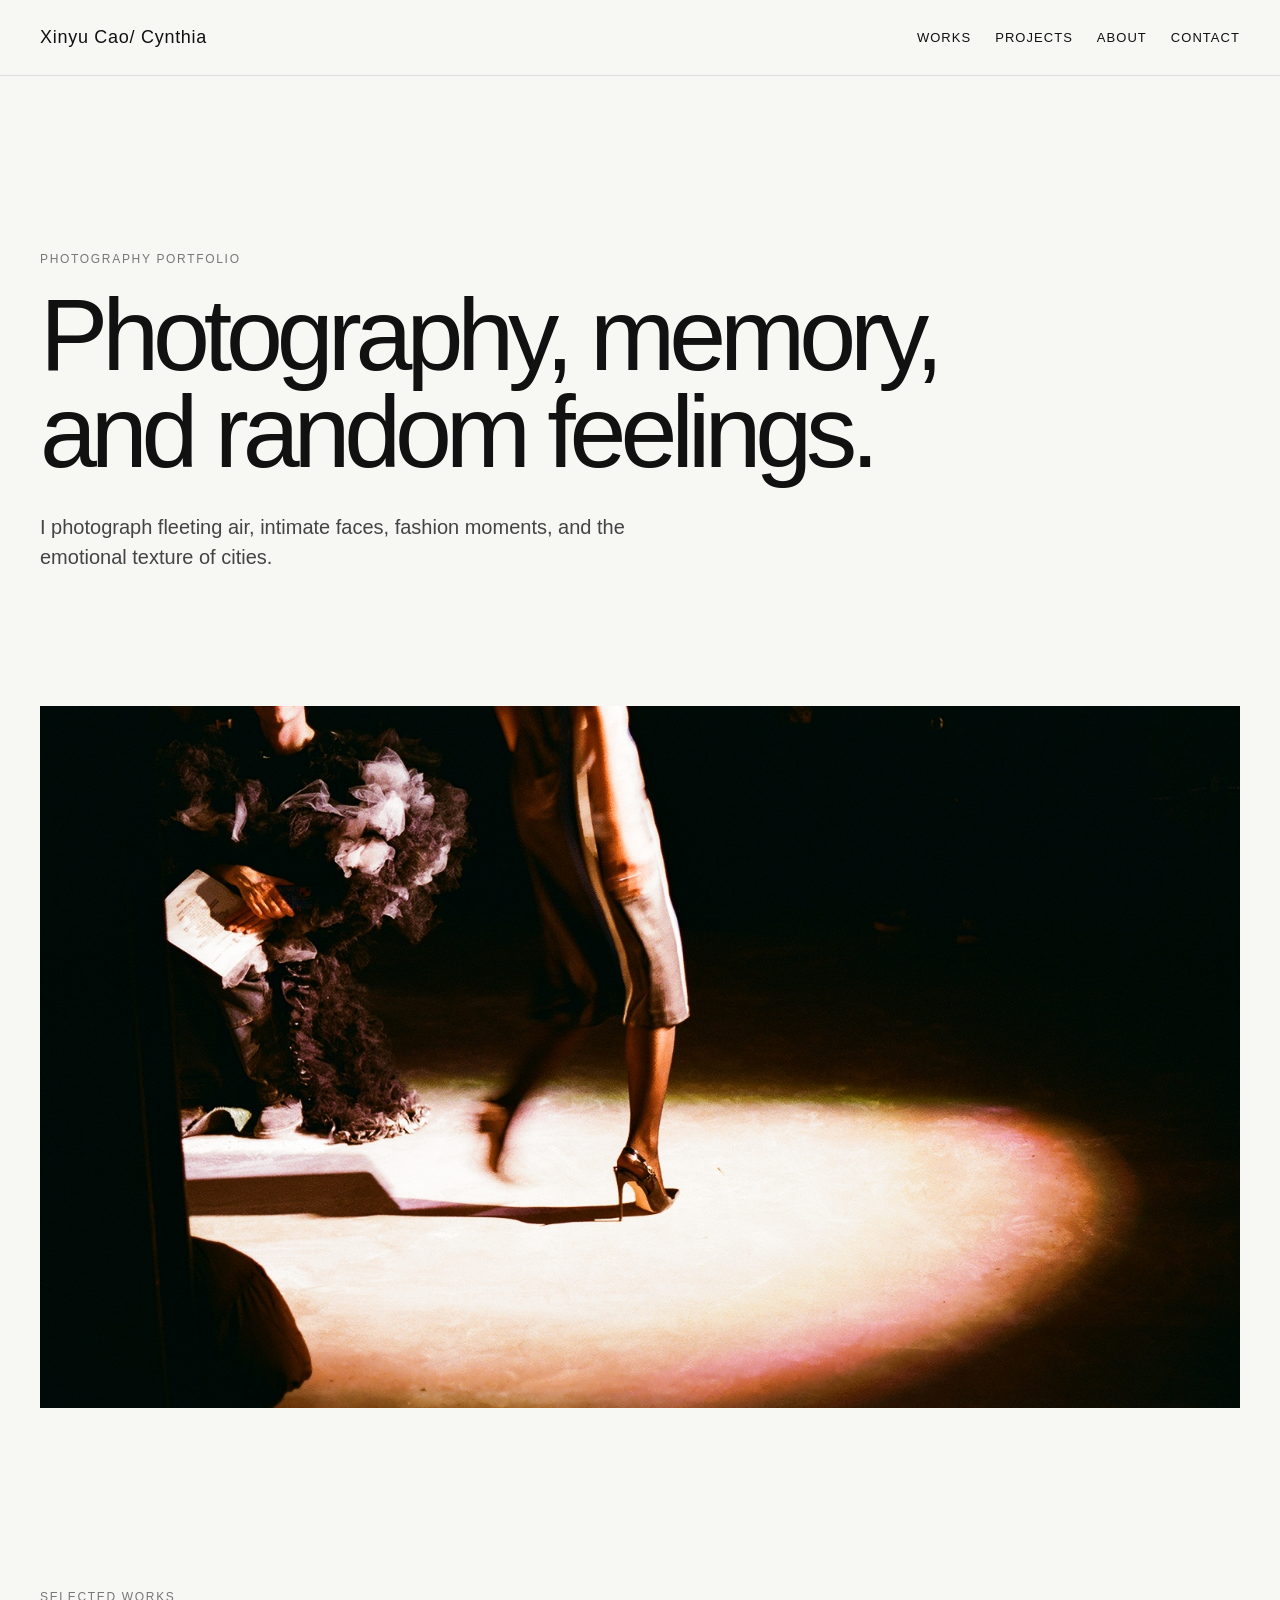
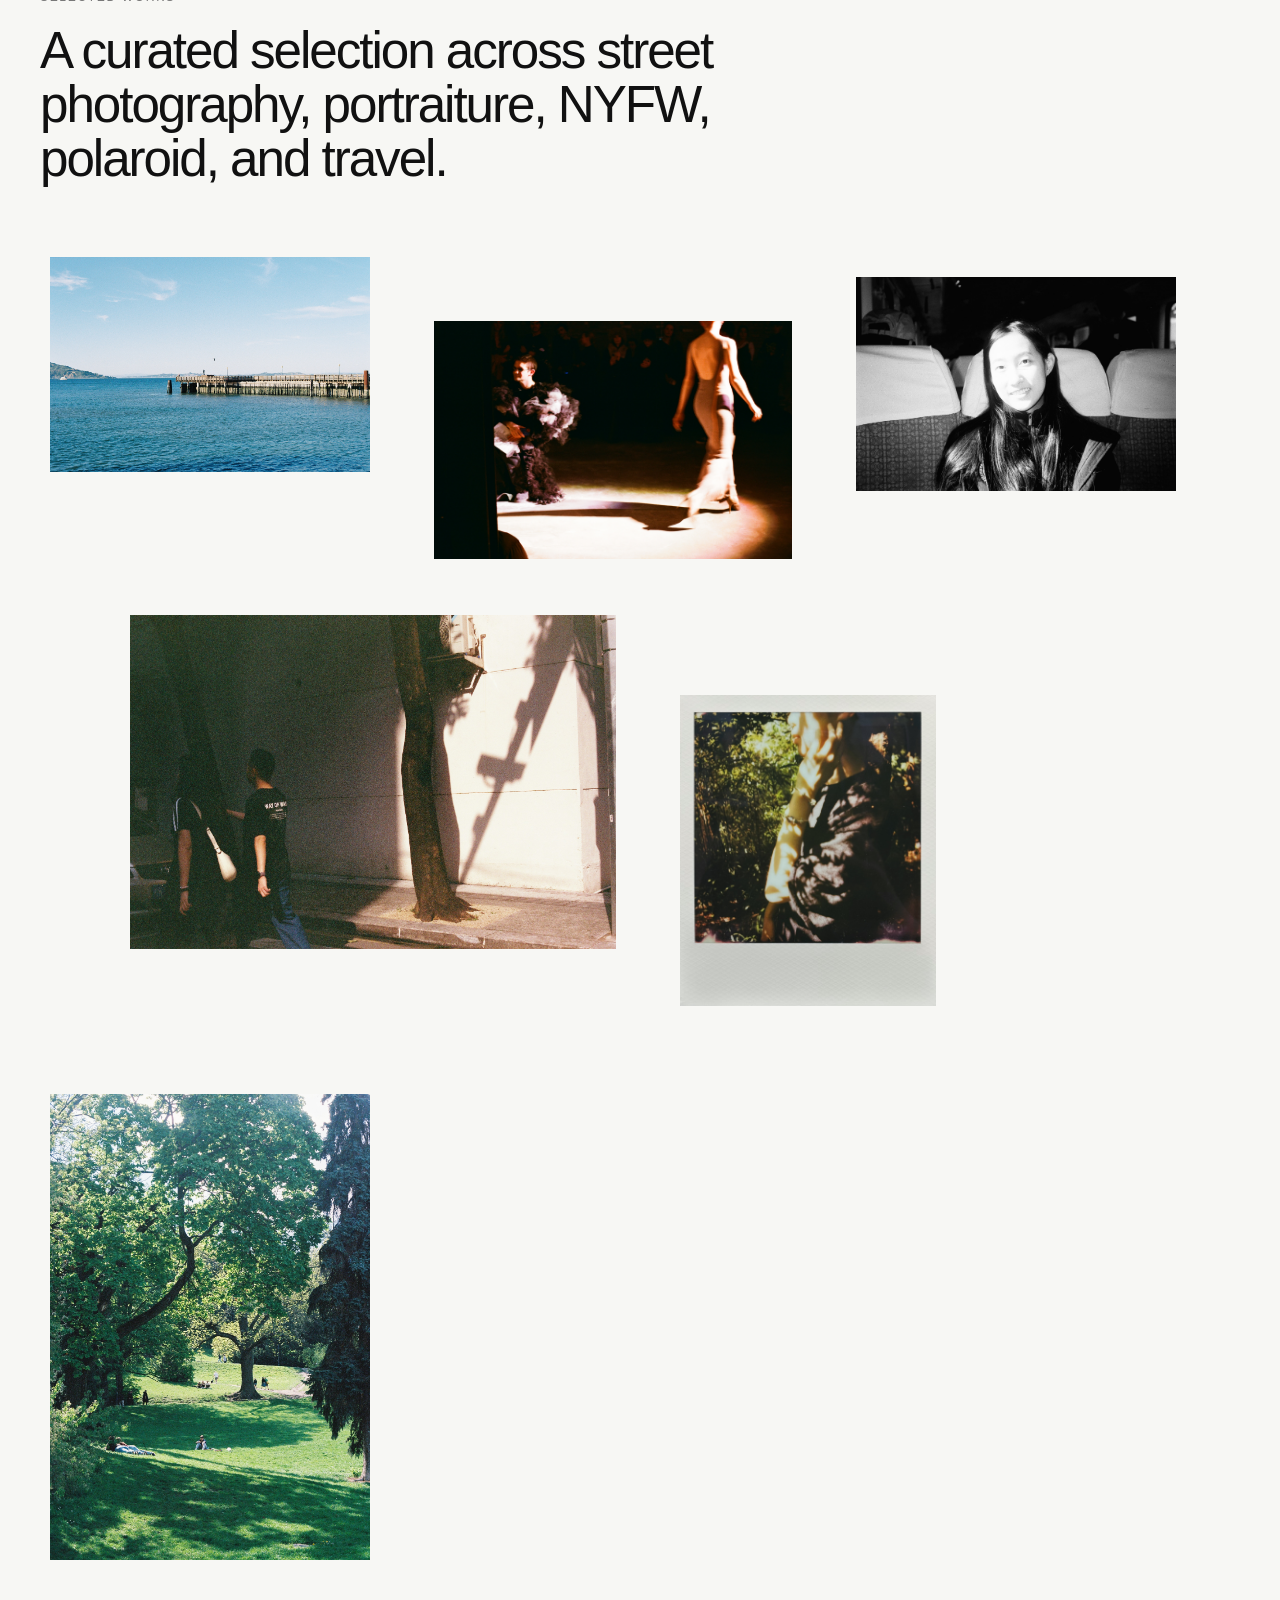
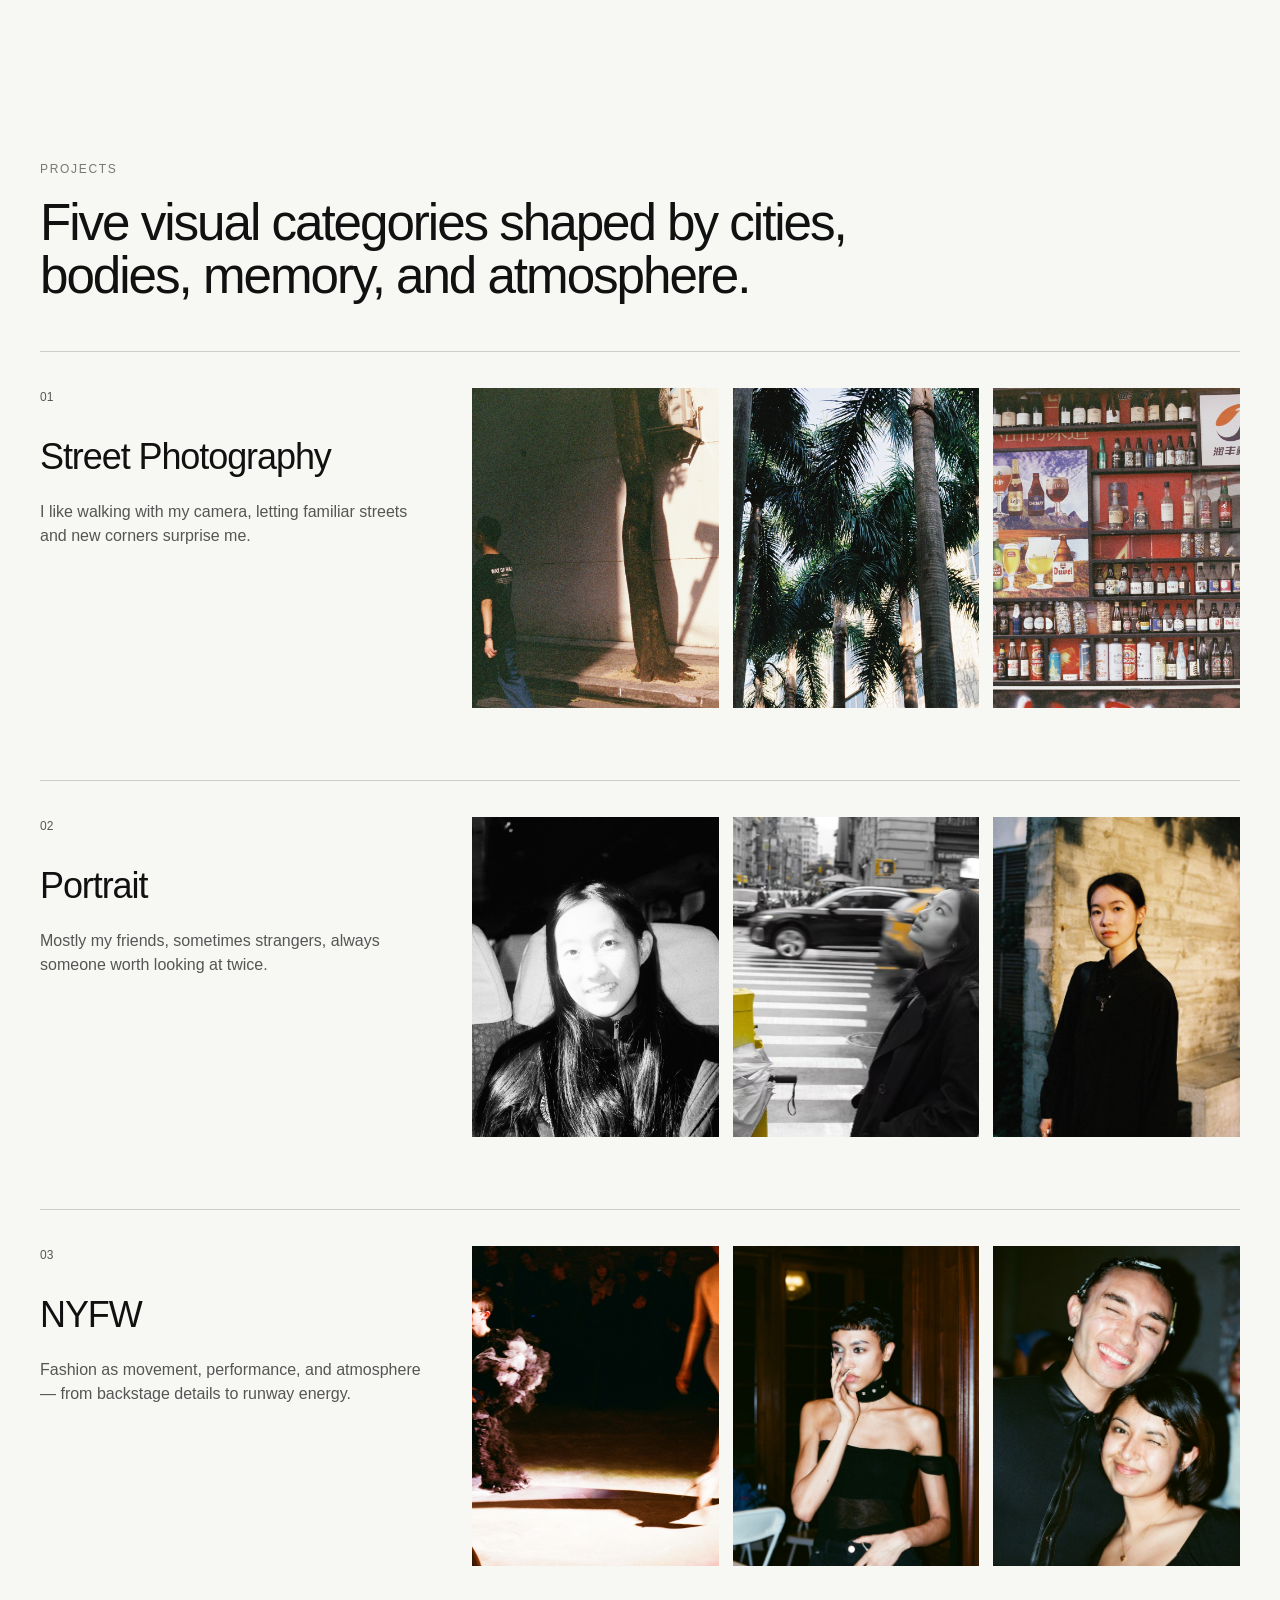
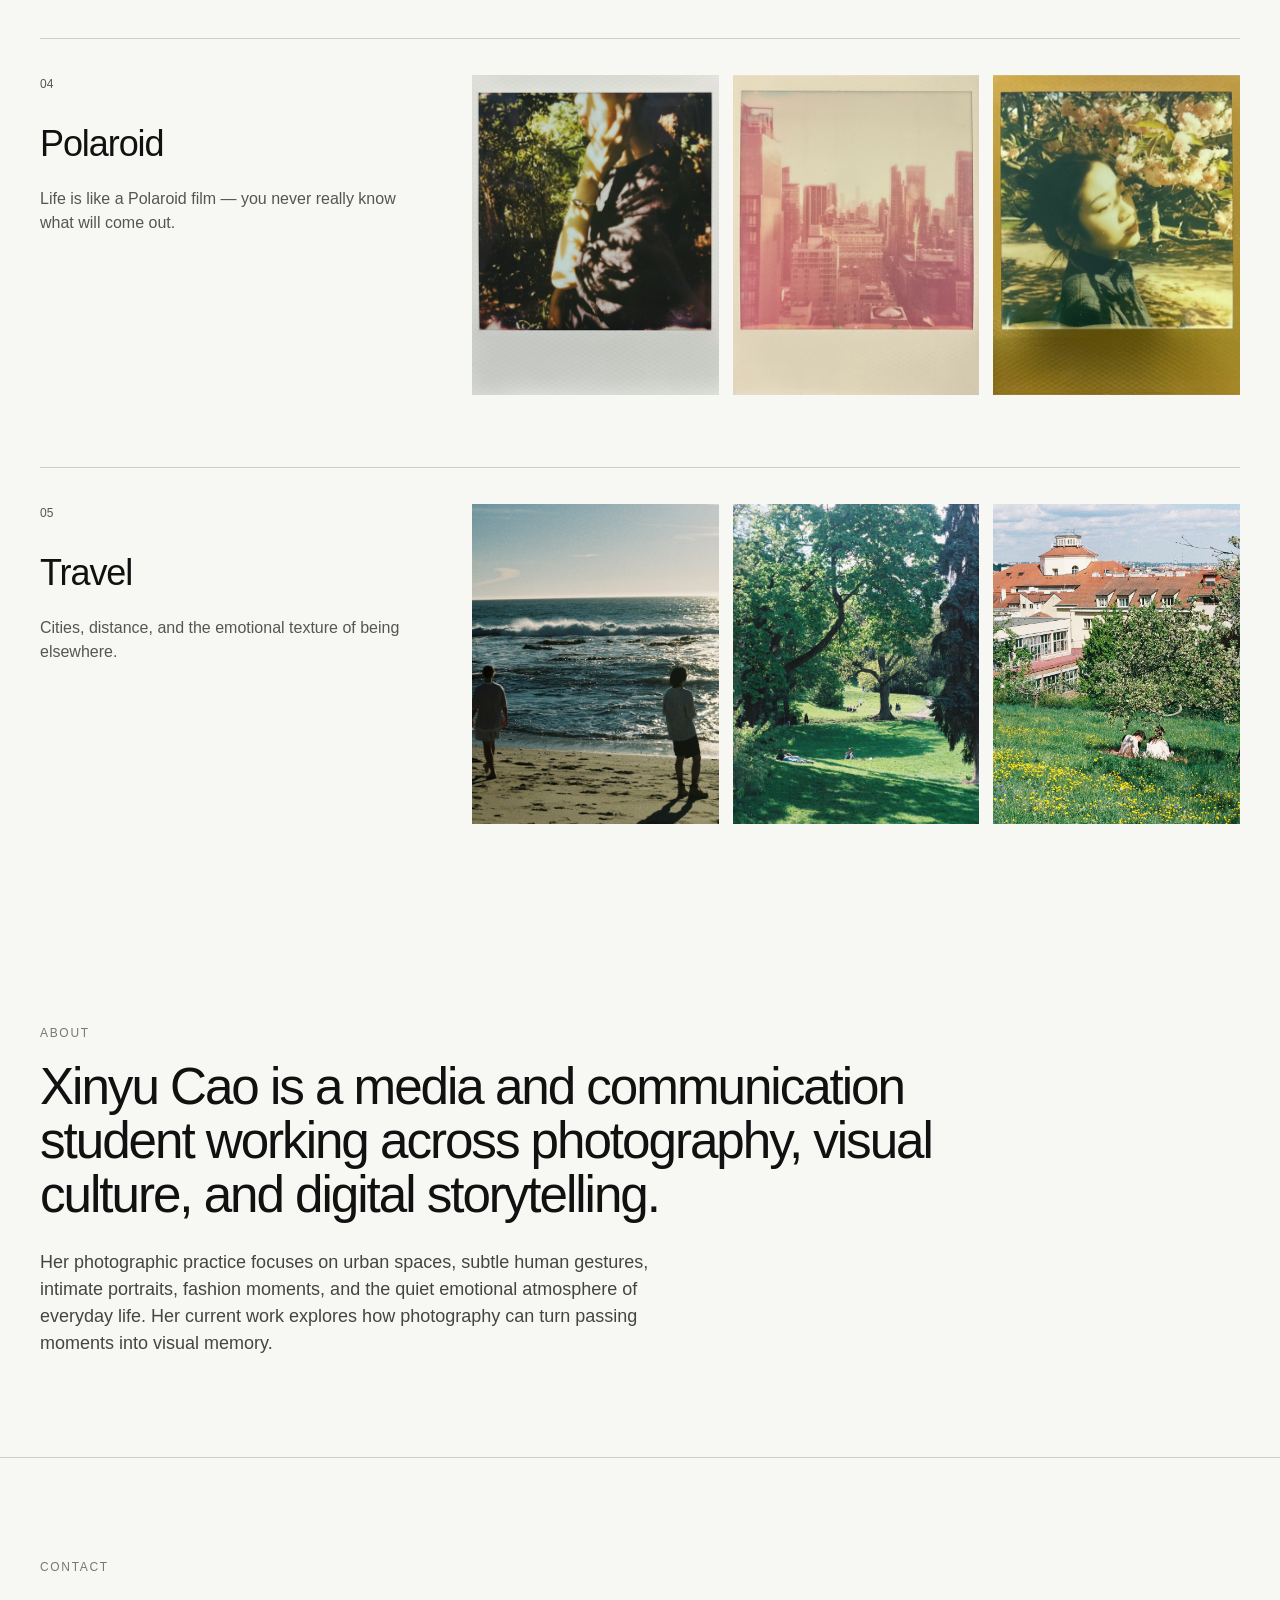
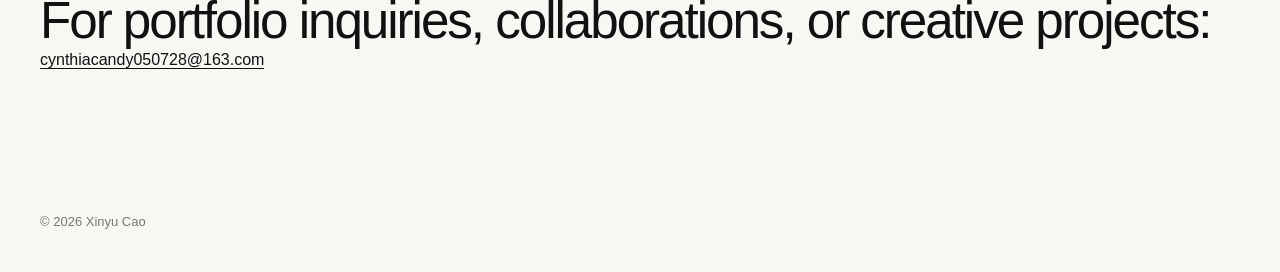
==== index.html @ 2d92589e "yes" ====
<!DOCTYPE html>
<html lang="en">

<head>
    <meta charset="UTF-8" />
    <meta name="viewport" content="width=device-width, initial-scale=1.0" />
    <title>Cynthia's Photography Portfolio</title>
    <link rel="stylesheet" href="style.css" />
</head>

<body>
    <header class="site-header">
        <a href="#" class="logo">Xinyu Cao/ Cynthia</a>

        <nav class="nav-links">
            <a href="#works">Works</a>
            <a href="#projects">Projects</a>
            <a href="#about">About</a>
            <a href="#contact">Contact</a>
        </nav>
    </header>

    <main>
        <!-- HOME -->
        <section class="hero">
            <p class="eyebrow">Photography Portfolio</p>

            <h1>Photography, memory, and random feelings.</h1>

            <p class="hero-text">
                I photograph fleeting air, intimate faces, fashion moments,
                and the emotional texture of cities.
            </p>
        </section>

        <section class="hero-image">
            <img src="images/nyfw/nyfw04.jpg" alt="Selected photography work" />
        </section>

        <!-- SELECTED WORKS -->
        <section id="works" class="section">
            <div class="section-heading">
                <p class="eyebrow">Selected Works</p>

                <h2>
                    A curated selection across street photography, portraiture,
                    NYFW, polaroid, and travel.
                </h2>
            </div>

            <div class="gallery-grid selected-grid">
                <img src="images/travel/travel06.jpg" alt="Selected work 01" />
                <img src="images/nyfw/nyfw01.jpg" alt="Selected work 02" />
                <img src="images/portrait/portrait01.jpg" alt="Selected work 03" />
                <img src="images/street-photography/sp01.jpg" alt="Selected work 04" />
                <img src="images/polaroid/polaroid01.jpg" alt="Selected work 05" />
                <img src="images/travel/travel02.jpg" alt="Selected work 06" />
            </div>
        </section>

        <!-- PROJECTS -->
        <section id="projects" class="section">
            <div class="section-heading">
                <p class="eyebrow">Projects</p>

                <h2>
                    Five visual categories shaped by cities, bodies, memory,
                    and atmosphere.
                </h2>
            </div>

            <div class="project-list">

                <!-- STREET PHOTOGRAPHY -->
                <a href="street.html" class="project-link">
                    <article class="project-block">
                        <div class="project-text">
                            <p class="project-number">01</p>
                            <h3>Street Photography</h3>
                            <p>
                                I like walking with my camera, letting familiar streets and new corners surprise me.
                            </p>
                        </div>

                        <div class="mini-grid">
                            <img src="images/street-photography/sp01.jpg" alt="Street photograph 01" />
                            <img src="images/street-photography/sp02.jpg" alt="Street photograph 02" />
                            <img src="images/street-photography/sp03.jpg" alt="Street photograph 03" />
                        </div>
                    </article>
                </a>

                <!-- PORTRAIT -->
                <a href="portrait.html" class="project-link">
                    <article class="project-block">
                        <div class="project-text">
                            <p class="project-number">02</p>
                            <h3>Portrait</h3>
                            <p>
                                Mostly my friends, sometimes strangers, always someone worth looking at twice.
                            </p>
                        </div>

                        <div class="mini-grid">
                            <img src="images/portrait/portrait01.jpg" alt="Portrait photograph 01" />
                            <img src="images/portrait/portrait02.jpg" alt="Portrait photograph 02" />
                            <img src="images/portrait/portrait03.jpg" alt="Portrait photograph 03" />
                        </div>
                    </article>
                </a>

                <!-- NYFW -->
                <a href="nyfw.html" class="project-link">
                    <article class="project-block">
                        <div class="project-text">
                            <p class="project-number">03</p>
                            <h3>NYFW</h3>
                            <p>
                                Fashion as movement, performance, and atmosphere —
                                from backstage details to runway energy.
                            </p>
                        </div>

                        <div class="mini-grid">
                            <img src="images/nyfw/nyfw01.jpg" alt="NYFW photograph 01" />
                            <img src="images/nyfw/nyfw02.jpg" alt="NYFW photograph 02" />
                            <img src="images/nyfw/nyfw03.jpg" alt="NYFW photograph 03" />
                        </div>
                    </article>
                </a>

                <!-- POLAROID -->
                <a href="polaroid.html" class="project-link">
                    <article class="project-block">
                        <div class="project-text">
                            <p class="project-number">04</p>
                            <h3>Polaroid</h3>
                            <p>
                                Life is like a Polaroid film — you never really know what will come out.
                            </p>
                        </div>

                        <div class="mini-grid">
                            <img src="images/polaroid/polaroid01.jpg" alt="Polaroid photograph 01" />
                            <img src="images/polaroid/polaroid02.jpg" alt="Polaroid photograph 02" />
                            <img src="images/polaroid/polaroid03.jpg" alt="Polaroid photograph 03" />
                        </div>
                    </article>
                </a>

                <!-- TRAVEL -->
                <a href="travel.html" class="project-link">
                    <article class="project-block">
                        <div class="project-text">
                            <p class="project-number">05</p>
                            <h3>Travel</h3>
                            <p>
                                Cities, distance, and the emotional texture of being elsewhere.
                            </p>
                        </div>

                        <div class="mini-grid">
                            <img src="images/travel/travel01.jpg" alt="Travel photograph 01" />
                            <img src="images/travel/travel02.jpg" alt="Travel photograph 02" />
                            <img src="images/travel/travel03.jpg" alt="Travel photograph 03" />
                        </div>
                    </article>
                </a>

            </div>
        </section>

        <!-- ABOUT -->
        <section id="about" class="section about-section">
            <p class="eyebrow">About</p>

            <h2>
                Xinyu Cao is a media and communication student working across
                photography, visual culture, and digital storytelling.
            </h2>

            <p>
                Her photographic practice focuses on urban spaces, subtle human gestures,
                intimate portraits, fashion moments, and the quiet emotional atmosphere
                of everyday life. Her current work explores how photography can turn
                passing moments into visual memory.
            </p>
        </section>

        <!-- CONTACT -->
        <section id="contact" class="section contact-section">
            <p class="eyebrow">Contact</p>

            <h2>For portfolio inquiries, collaborations, or creative projects:</h2>

            <p>
                <a href="mailto:cynthiacandy050728@163.com">
                    cynthiacandy050728@163.com
                </a>
            </p>
        </section>
    </main>

    <footer>
        <p>© 2026 Xinyu Cao</p>
    </footer>

    <script src="script.js"></script>
</body>

</html>
---- style.css ----
* {
    box-sizing: border-box;
    margin: 0;
    padding: 0;
}

html {
    scroll-behavior: smooth;
}

body {
    font-family: Arial, Helvetica, sans-serif;
    background: #f7f7f4;
    color: #111;
    line-height: 1.5;
}

img {
    display: block;
    max-width: 100%;
}

a {
    color: inherit;
    text-decoration: none;
}

/* Header */
.site-header {
    position: sticky;
    top: 0;
    z-index: 100;
    background: rgba(247, 247, 244, 0.92);
    backdrop-filter: blur(12px);
    display: flex;
    justify-content: space-between;
    align-items: center;
    padding: 24px 40px;
    border-bottom: 1px solid #ddd;
}

.logo {
    font-size: 18px;
    letter-spacing: 0.04em;
}

.nav-links {
    display: flex;
    gap: 24px;
    font-size: 13px;
    text-transform: uppercase;
    letter-spacing: 0.08em;
}

.nav-links a:hover {
    opacity: 0.5;
}

/* Hero */
.hero {
    min-height: 70vh;
    padding: 120px 40px 80px;
    display: flex;
    flex-direction: column;
    justify-content: center;
    max-width: 1100px;
}

.eyebrow {
    font-size: 12px;
    text-transform: uppercase;
    letter-spacing: 0.14em;
    color: #777;
    margin-bottom: 18px;
}

h1 {
    font-size: clamp(48px, 8vw, 110px);
    line-height: 0.95;
    font-weight: 400;
    letter-spacing: -0.06em;
    max-width: 950px;
}

.hero-text {
    margin-top: 32px;
    font-size: 20px;
    max-width: 620px;
    color: #444;
}

.hero-image {
    padding: 0 40px 80px;
}

.hero-image img {
    width: 100%;
    height: 78vh;
    object-fit: cover;
}

/* General sections */
.section {
    padding: 100px 40px;
}

.section-heading {
    max-width: 850px;
    margin-bottom: 48px;
}

h2 {
    font-size: clamp(30px, 4vw, 56px);
    line-height: 1.05;
    font-weight: 400;
    letter-spacing: -0.04em;
}

h3 {
    font-size: 36px;
    font-weight: 400;
    letter-spacing: -0.03em;
    margin-bottom: 16px;
}

/* Selected Works */
.gallery-grid {
    display: grid;
}

/* 
   Selected Works layout:
   - designed but not too rigid
   - keeps image proportions
   - avoids tiny thumbnails
   - avoids full-screen masonry
*/
.selected-grid {
    max-width: 1180px;
    margin: 64px auto 0;
    display: grid;
    grid-template-columns: repeat(12, 1fr);
    column-gap: 32px;
    row-gap: 64px;
    align-items: center;
}

.selected-grid img {
    width: 100%;
    height: auto;
    object-fit: contain;
    display: block;
    transition: opacity 0.3s ease, transform 0.3s ease;
}

.selected-grid img:hover {
    opacity: 0.82;
    transform: translateY(-4px);
}

/* Row 1 */
.selected-grid img:nth-child(1) {
    grid-column: 1 / span 4;
}

.selected-grid img:nth-child(2) {
    grid-column: 5 / span 4;
    margin-top: 56px;
}

.selected-grid img:nth-child(3) {
    grid-column: 9 / span 4;
}

/* Row 2 */
.selected-grid img:nth-child(4) {
    grid-column: 2 / span 5;
}

.selected-grid img:nth-child(5) {
    grid-column: 7 / span 3;
    margin-top: 72px;
}

.selected-grid img:nth-child(6) {
    grid-column: 10 / span 3;
    margin-top: 24px;
}

/* Projects */
.project-list {
    display: flex;
    flex-direction: column;
    gap: 72px;
}

.project-block {
    display: grid;
    grid-template-columns: 0.8fr 1.6fr;
    gap: 48px;
    border-top: 1px solid #ccc;
    padding-top: 36px;
}

.project-number {
    font-size: 12px;
    color: #777;
    margin-bottom: 24px;
}

.project-text p {
    color: #555;
    max-width: 420px;
}

.mini-grid {
    display: grid;
    grid-template-columns: repeat(3, 1fr);
    gap: 14px;
}

.mini-grid img {
    width: 100%;
    height: 320px;
    object-fit: cover;
}

/* About */
.about-section {
    max-width: 1000px;
}

.about-section p:last-child {
    margin-top: 28px;
    max-width: 650px;
    font-size: 18px;
    color: #444;
}

/* Contact */
.contact-section {
    border-top: 1px solid #ccc;
}

.contact-section a {
    border-bottom: 1px solid #111;
}

/* Footer */
footer {
    padding: 40px;
    color: #777;
    font-size: 13px;
}

/* Mobile version */
@media (max-width: 800px) {
    .site-header {
        padding: 20px;
        flex-direction: column;
        align-items: flex-start;
        gap: 16px;
    }

    .nav-links {
        gap: 16px;
        flex-wrap: wrap;
    }

    .hero,
    .section,
    .hero-image {
        padding-left: 20px;
        padding-right: 20px;
    }

    .hero {
        padding-top: 90px;
    }

    h1 {
        font-size: clamp(44px, 14vw, 72px);
    }

    h2 {
        font-size: clamp(30px, 9vw, 48px);
    }

    .hero-image img {
        height: 60vh;
    }

    .project-block,
    .mini-grid {
        grid-template-columns: 1fr;
    }

    .selected-grid {
        display: flex;
        flex-direction: column;
        gap: 28px;
        max-width: 100%;
        margin-top: 36px;
    }

    .selected-grid img,
    .selected-grid img:nth-child(1),
    .selected-grid img:nth-child(2),
    .selected-grid img:nth-child(3),
    .selected-grid img:nth-child(4),
    .selected-grid img:nth-child(5),
    .selected-grid img:nth-child(6) {
        width: 100%;
        margin-top: 0;
        height: auto;
    }

    .mini-grid img {
        height: auto;
    }
}

/* FINAL OVERRIDE: Selected Works layout */
#works .selected-grid {
    max-width: 1180px !important;
    margin: 72px auto 0 !important;
    display: flex !important;
    flex-wrap: wrap !important;
    align-items: flex-start !important;
    justify-content: flex-start !important;
    gap: 56px 64px !important;
}

#works .selected-grid img {
    height: auto !important;
    object-fit: contain !important;
    display: block !important;
    margin: 0 !important;
}

/* Row 1 */
#works .selected-grid img:nth-child(1) {
    width: clamp(260px, 25vw, 360px) !important;
}

#works .selected-grid img:nth-child(2) {
    width: clamp(280px, 28vw, 420px) !important;
    margin-top: 64px !important;
}

#works .selected-grid img:nth-child(3) {
    width: clamp(260px, 25vw, 360px) !important;
    margin-top: 20px !important;
}

/* Row 2 */
#works .selected-grid img:nth-child(4) {
    width: clamp(360px, 38vw, 540px) !important;
    margin-left: 80px !important;
}

#works .selected-grid img:nth-child(5) {
    width: clamp(220px, 20vw, 300px) !important;
    margin-top: 80px !important;
}

#works .selected-grid img:nth-child(6) {
    width: clamp(260px, 25vw, 360px) !important;
    margin-top: 32px !important;
}

/* Mobile override */
@media (max-width: 800px) {
    #works .selected-grid {
        display: flex !important;
        flex-direction: column !important;
        gap: 28px !important;
        margin-top: 36px !important;
        max-width: 100% !important;
    }

    #works .selected-grid img,
    #works .selected-grid img:nth-child(1),
    #works .selected-grid img:nth-child(2),
    #works .selected-grid img:nth-child(3),
    #works .selected-grid img:nth-child(4),
    #works .selected-grid img:nth-child(5),
    #works .selected-grid img:nth-child(6) {
        width: 100% !important;
        margin: 0 !important;
        height: auto !important;
    }
}

/* Clickable project blocks */
.project-link {
    display: block;
    color: inherit;
    text-decoration: none;
}

.project-link .project-block {
    transition: opacity 0.3s ease, transform 0.3s ease;
}

.project-link:hover .project-block {
    opacity: 0.78;
    transform: translateY(-4px);
}

/* Project detail pages */
.project-page {
    padding: 120px 40px 80px;
}

.project-page-header {
    max-width: 920px;
    margin-bottom: 80px;
}

.back-link {
    display: inline-block;
    margin-bottom: 48px;
    font-size: 13px;
    text-transform: uppercase;
    letter-spacing: 0.08em;
    color: #666;
}

.back-link:hover {
    color: #111;
}

.project-page-title {
    font-size: clamp(56px, 8vw, 120px);
    line-height: 0.9;
    font-weight: 400;
    letter-spacing: -0.06em;
    margin-bottom: 32px;
}

.project-page-description {
    max-width: 620px;
    font-size: 19px;
    color: #444;
}

/* Full project gallery */
.full-gallery {
    max-width: 1280px;
    margin: 0 auto;
    display: grid;
    grid-template-columns: repeat(12, 1fr);
    gap: 36px;
    align-items: start;
}

.full-gallery img {
    width: 100%;
    height: auto;
    object-fit: contain;
    display: block;
}

/* Editorial rhythm for project pages */
.full-gallery img:nth-child(1) {
    grid-column: span 5;
}

.full-gallery img:nth-child(2) {
    grid-column: span 3;
    margin-top: 80px;
}

.full-gallery img:nth-child(3) {
    grid-column: span 4;
}

.full-gallery img:nth-child(4) {
    grid-column: span 4;
}

.full-gallery img:nth-child(5) {
    grid-column: span 5;
    margin-top: 64px;
}

.full-gallery img:nth-child(6) {
    grid-column: span 3;
}

.full-gallery img:nth-child(7) {
    grid-column: span 6;
}

.full-gallery img:nth-child(8) {
    grid-column: span 3;
    margin-top: 72px;
}

.full-gallery img:nth-child(9) {
    grid-column: span 3;
}

.full-gallery img:nth-child(10) {
    grid-column: span 4;
}

.full-gallery img:nth-child(11) {
    grid-column: span 4;
    margin-top: 60px;
}

.full-gallery img:nth-child(12) {
    grid-column: span 4;
}

/* Mobile project pages */
@media (max-width: 800px) {
    .project-page {
        padding: 90px 20px 60px;
    }

    .project-page-header {
        margin-bottom: 56px;
    }

    .full-gallery {
        display: flex;
        flex-direction: column;
        gap: 28px;
        max-width: 100%;
    }

    .full-gallery img,
    .full-gallery img:nth-child(1),
    .full-gallery img:nth-child(2),
    .full-gallery img:nth-child(3),
    .full-gallery img:nth-child(4),
    .full-gallery img:nth-child(5),
    .full-gallery img:nth-child(6),
    .full-gallery img:nth-child(7),
    .full-gallery img:nth-child(8),
    .full-gallery img:nth-child(9),
    .full-gallery img:nth-child(10),
    .full-gallery img:nth-child(11),
    .full-gallery img:nth-child(12) {
        width: 100%;
        grid-column: auto;
        margin-top: 0;
    }
}

/* Extra images after 12: keep editorial rhythm */
.full-gallery img:nth-child(13) {
    grid-column: span 5;
    margin-top: 40px;
}

.full-gallery img:nth-child(14) {
    grid-column: span 3;
    margin-top: 100px;
}

.full-gallery img:nth-child(15) {
    grid-column: span 4;
    margin-top: 0;
}

.full-gallery img:nth-child(16) {
    grid-column: span 4;
    margin-top: 80px;
}

.full-gallery img:nth-child(17) {
    grid-column: span 5;
    margin-top: 20px;
}

.full-gallery img:nth-child(18) {
    grid-column: span 3;
    margin-top: 120px;
}

/* If you add even more images later, repeat a designed pattern */
.full-gallery img:nth-child(n+19) {
    grid-column: span 4;
    margin-top: 40px;
}

.full-gallery img:nth-child(3n + 19) {
    grid-column: span 5;
    margin-top: 0;
}

.full-gallery img:nth-child(3n + 20) {
    grid-column: span 3;
    margin-top: 90px;
}

.full-gallery img:nth-child(3n + 21) {
    grid-column: span 4;
    margin-top: 30px;
}

/* FINAL MOBILE CLEANUP */
@media (max-width: 800px) {
    body {
        overflow-x: hidden;
    }

    .site-header {
        position: sticky;
        top: 0;
        padding: 18px 20px;
        flex-direction: column;
        align-items: flex-start;
        gap: 14px;
    }

    .logo {
        font-size: 16px;
    }

    .nav-links {
        display: flex;
        flex-wrap: wrap;
        gap: 12px 18px;
        font-size: 11px;
        letter-spacing: 0.1em;
    }

    .hero {
        min-height: auto;
        padding: 88px 20px 56px;
    }

    h1 {
        font-size: clamp(42px, 14vw, 68px);
        line-height: 0.95;
        letter-spacing: -0.06em;
    }

    h2 {
        font-size: clamp(30px, 9vw, 46px);
        line-height: 1.05;
    }

    h3 {
        font-size: 32px;
    }

    .hero-text {
        font-size: 17px;
        margin-top: 24px;
    }

    .hero-image {
        padding: 0 20px 56px;
    }

    .hero-image img {
        height: auto;
        max-height: none;
        object-fit: contain;
    }

    .section {
        padding: 72px 20px;
    }

    .section-heading {
        margin-bottom: 36px;
    }

    /* Selected works mobile */
    #works .selected-grid {
        display: flex !important;
        flex-direction: column !important;
        gap: 28px !important;
        max-width: 100% !important;
        margin-top: 40px !important;
    }

    #works .selected-grid img,
    #works .selected-grid img:nth-child(1),
    #works .selected-grid img:nth-child(2),
    #works .selected-grid img:nth-child(3),
    #works .selected-grid img:nth-child(4),
    #works .selected-grid img:nth-child(5),
    #works .selected-grid img:nth-child(6) {
        width: 100% !important;
        height: auto !important;
        margin: 0 !important;
        object-fit: contain !important;
    }

    /* Project blocks on homepage */
    .project-block {
        display: grid;
        grid-template-columns: 1fr;
        gap: 28px;
        padding-top: 28px;
    }

    .mini-grid {
        display: grid;
        grid-template-columns: 1fr;
        gap: 18px;
    }

    .mini-grid img {
        height: auto;
        object-fit: contain;
    }

    /* Project detail pages */
    .project-page {
        padding: 88px 20px 60px;
    }

    .project-page-header {
        margin-bottom: 52px;
    }

    .back-link {
        margin-bottom: 36px;
        font-size: 11px;
    }

    .project-page-title {
        font-size: clamp(48px, 16vw, 76px);
        line-height: 0.92;
    }

    .project-page-description {
        font-size: 17px;
    }

    .full-gallery {
        display: flex !important;
        flex-direction: column !important;
        gap: 28px !important;
        max-width: 100% !important;
        margin: 0 !important;
    }

    .full-gallery img,
    .full-gallery img:nth-child(1),
    .full-gallery img:nth-child(2),
    .full-gallery img:nth-child(3),
    .full-gallery img:nth-child(4),
    .full-gallery img:nth-child(5),
    .full-gallery img:nth-child(6),
    .full-gallery img:nth-child(7),
    .full-gallery img:nth-child(8),
    .full-gallery img:nth-child(9),
    .full-gallery img:nth-child(10),
    .full-gallery img:nth-child(11),
    .full-gallery img:nth-child(12),
    .full-gallery img:nth-child(13),
    .full-gallery img:nth-child(14),
    .full-gallery img:nth-child(15),
    .full-gallery img:nth-child(16),
    .full-gallery img:nth-child(17),
    .full-gallery img:nth-child(18),
    .full-gallery img:nth-child(n+19) {
        width: 100% !important;
        height: auto !important;
        grid-column: auto !important;
        margin: 0 !important;
        object-fit: contain !important;
    }

    footer {
        padding: 32px 20px;
    }
}
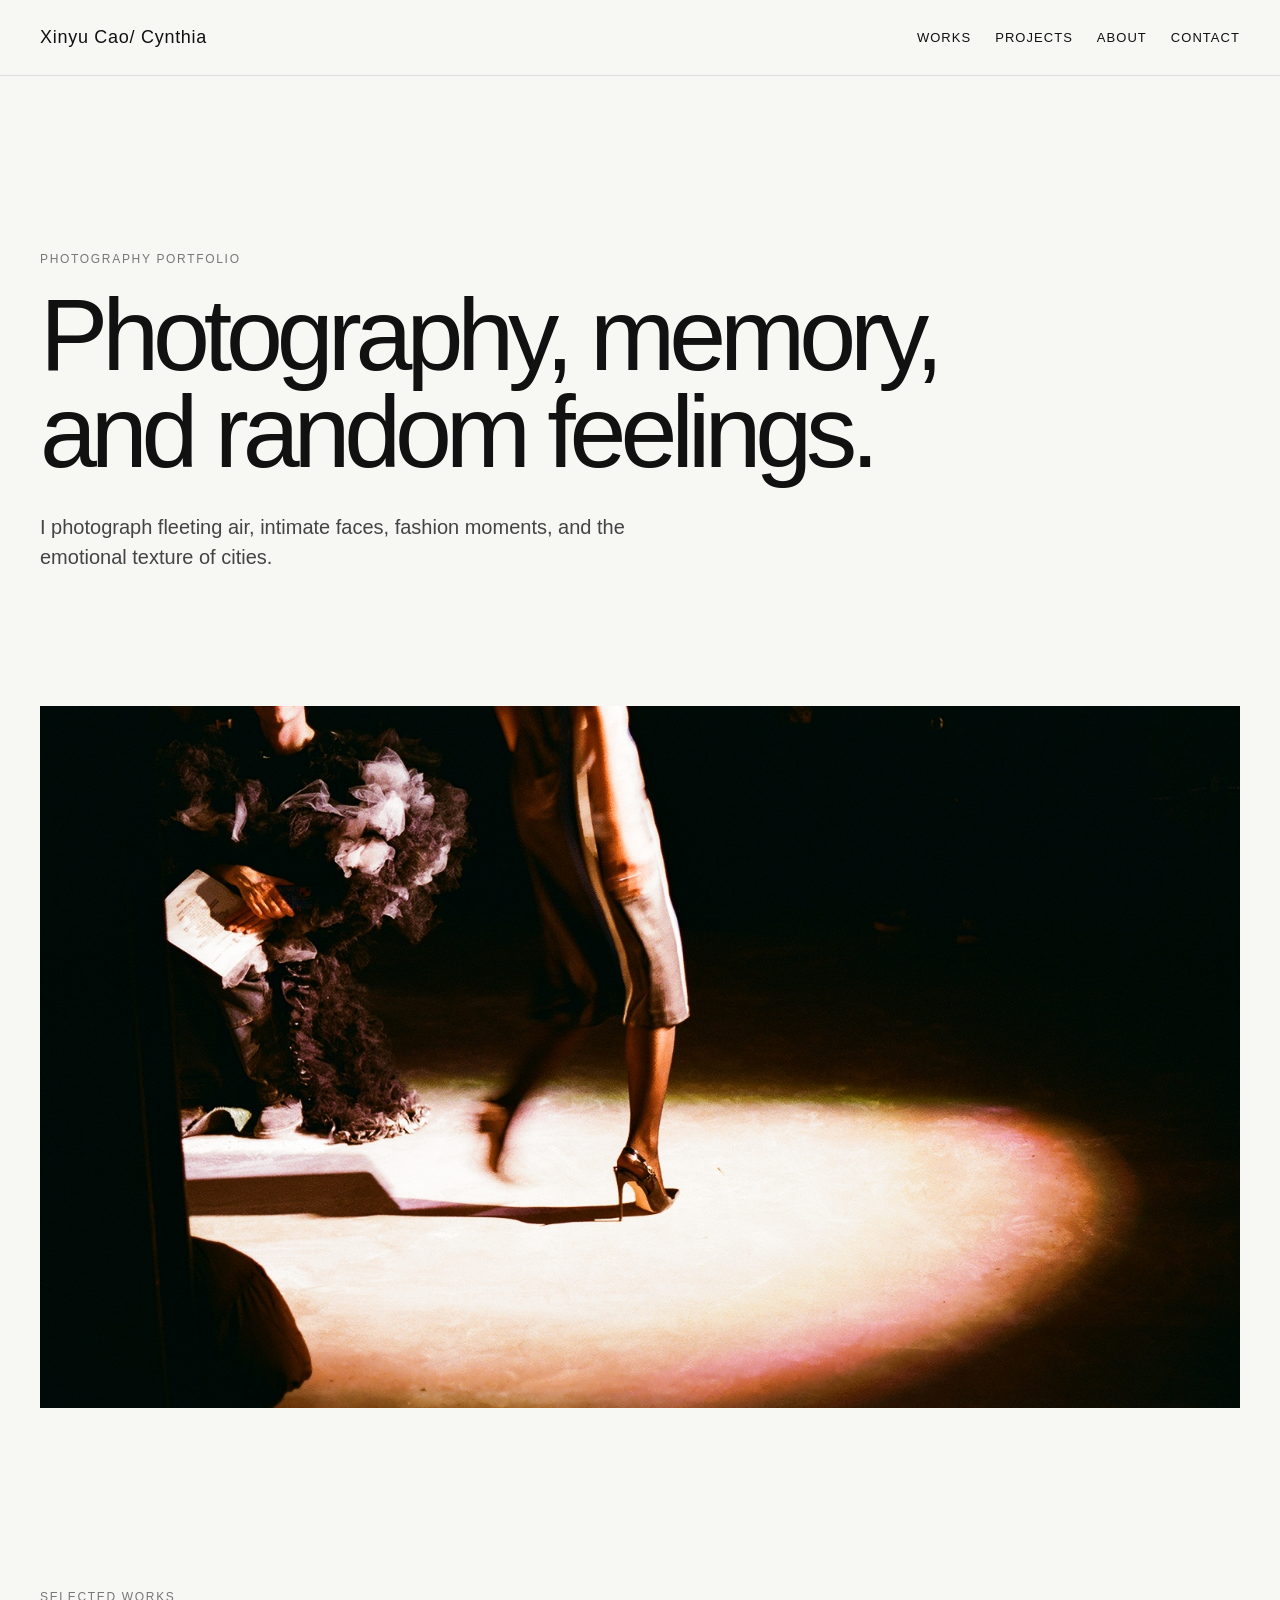
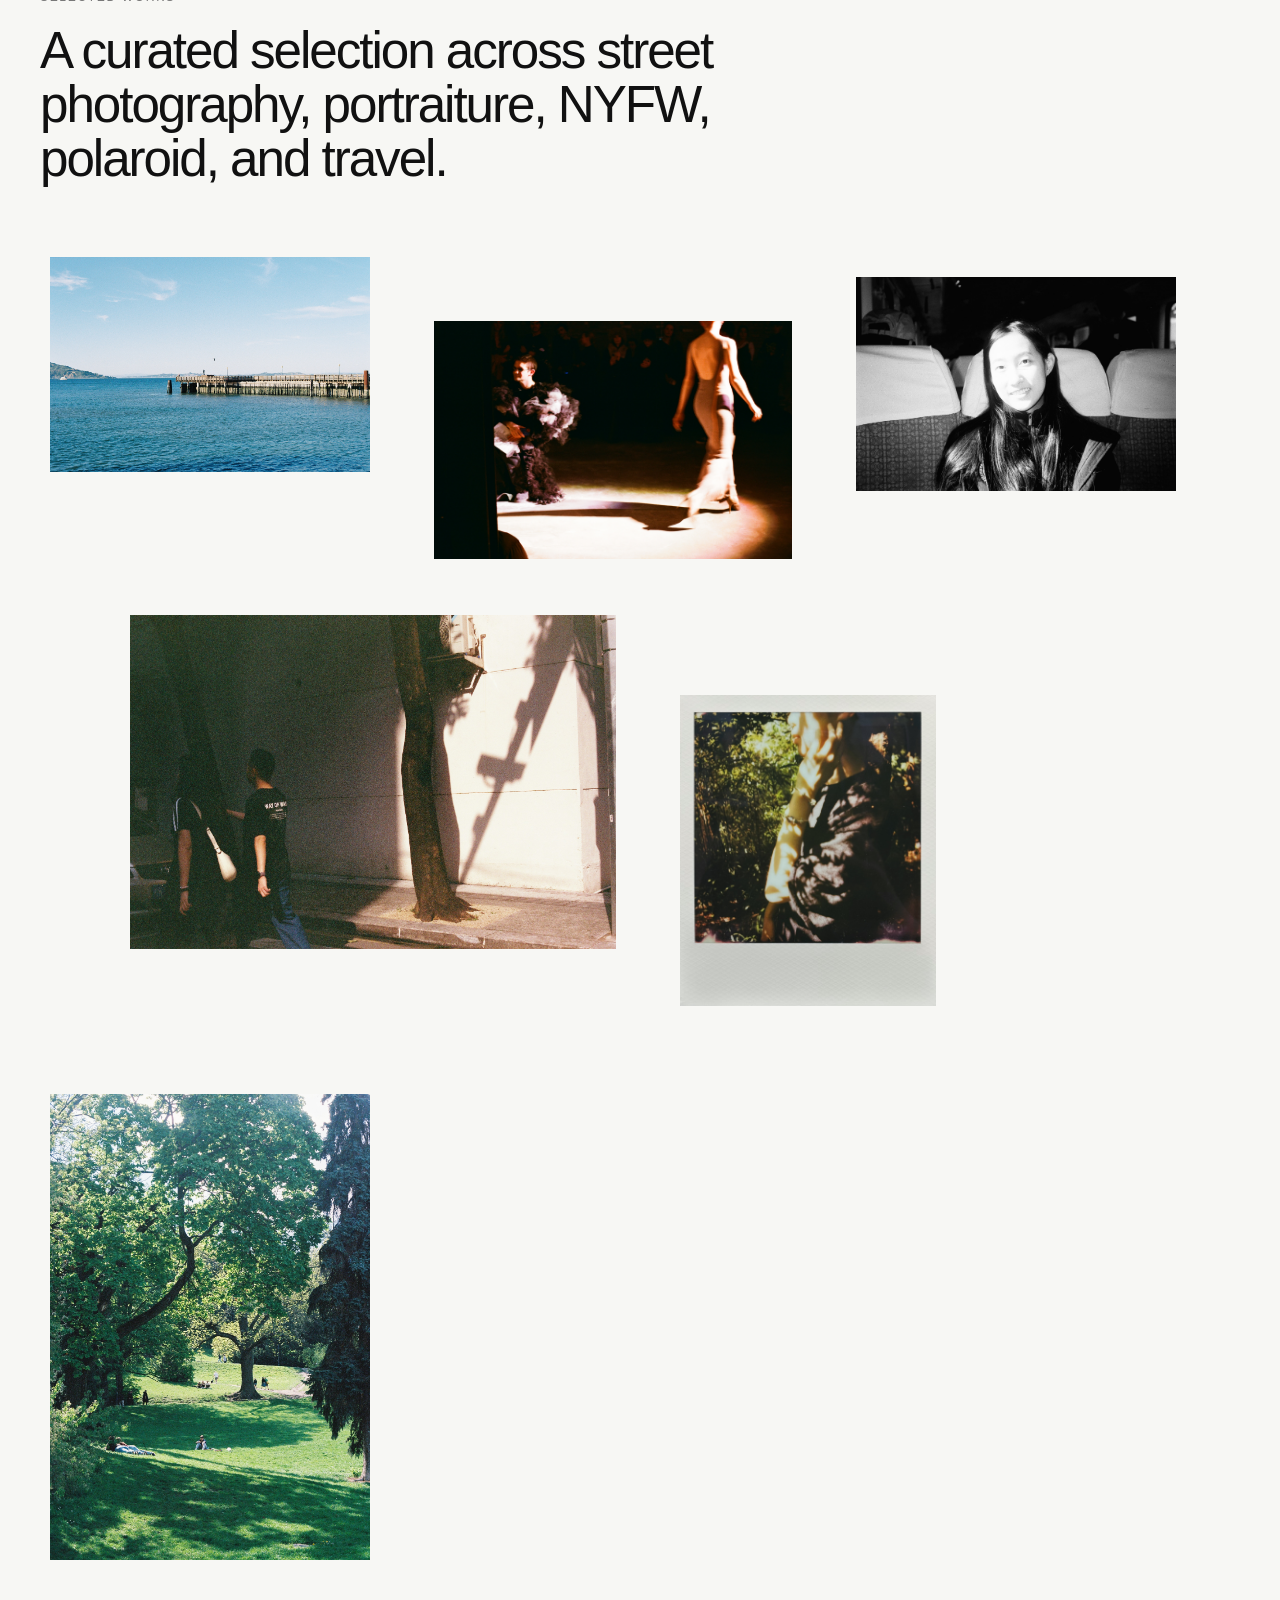
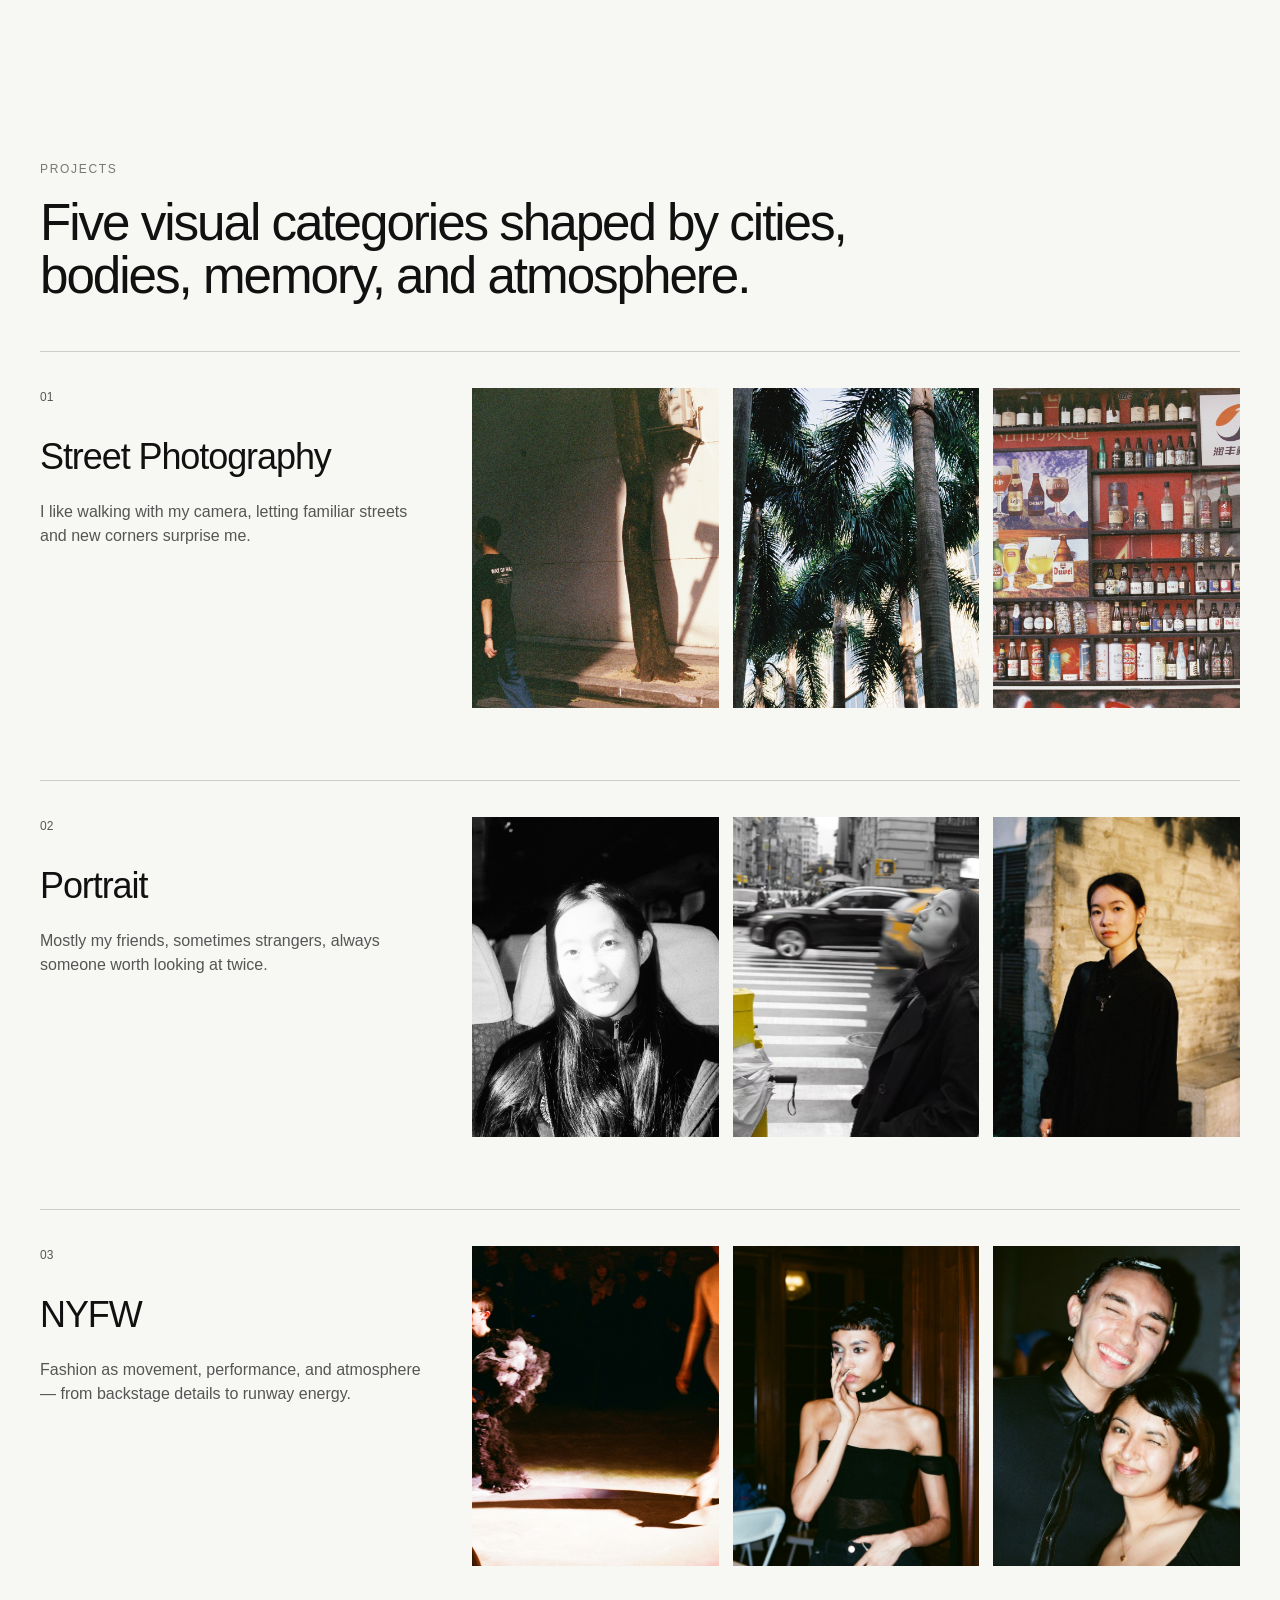
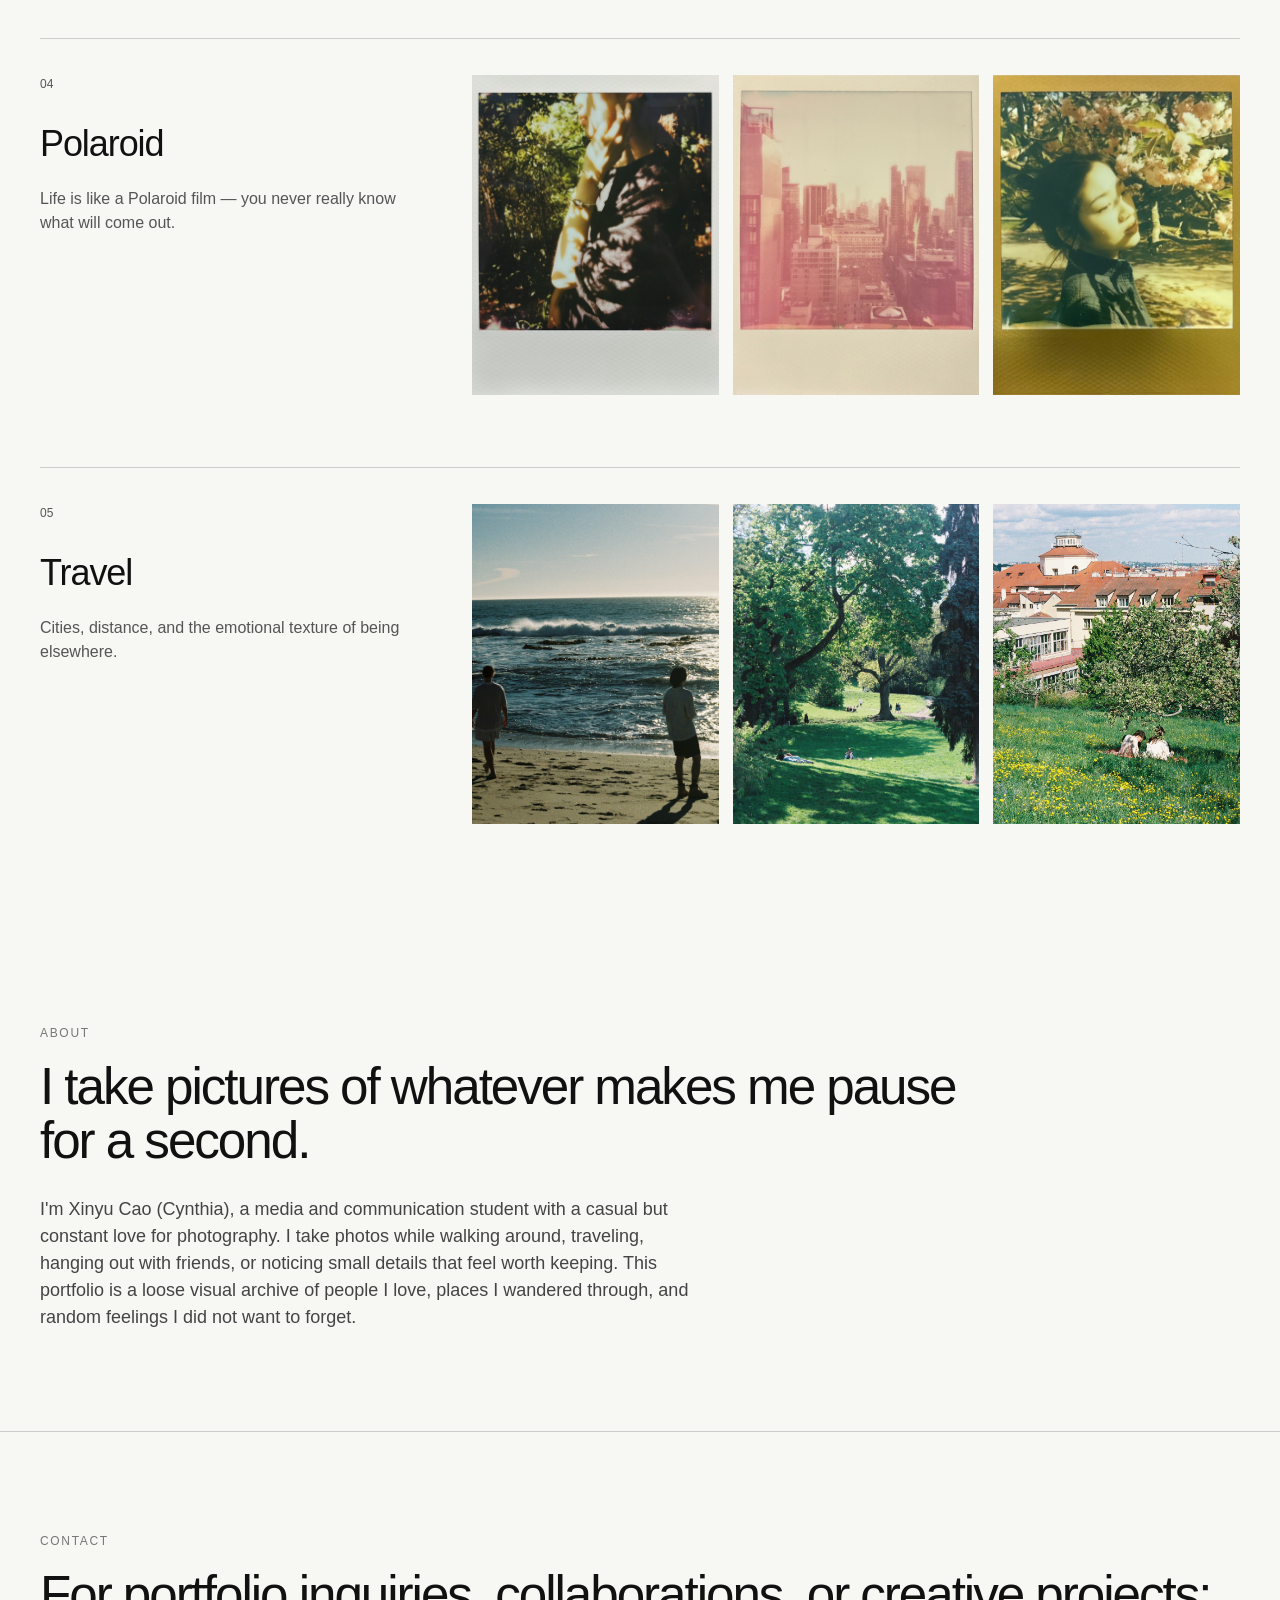
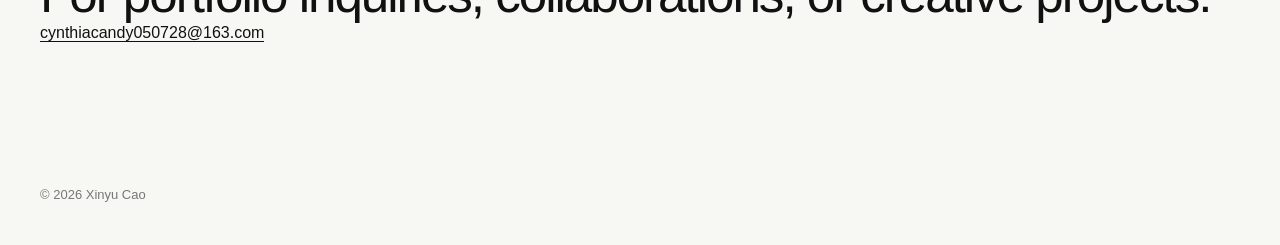
==== commit 7bfc4eec: "text" ====
--- a/index.html
+++ b/index.html
@@ -175,15 +175,15 @@
             <p class="eyebrow">About</p>
 
             <h2>
-                Xinyu Cao is a media and communication student working across
-                photography, visual culture, and digital storytelling.
+                I take pictures of whatever makes me pause for a second.
             </h2>
 
             <p>
-                Her photographic practice focuses on urban spaces, subtle human gestures,
-                intimate portraits, fashion moments, and the quiet emotional atmosphere
-                of everyday life. Her current work explores how photography can turn
-                passing moments into visual memory.
+                I'm Xinyu Cao (Cynthia), a media and communication student with a casual
+                but constant love for photography. I take photos while walking around,
+                traveling, hanging out with friends, or noticing small details that feel
+                worth keeping. This portfolio is a loose visual archive of people I love,
+                places I wandered through, and random feelings I did not want to forget.
             </p>
         </section>
 
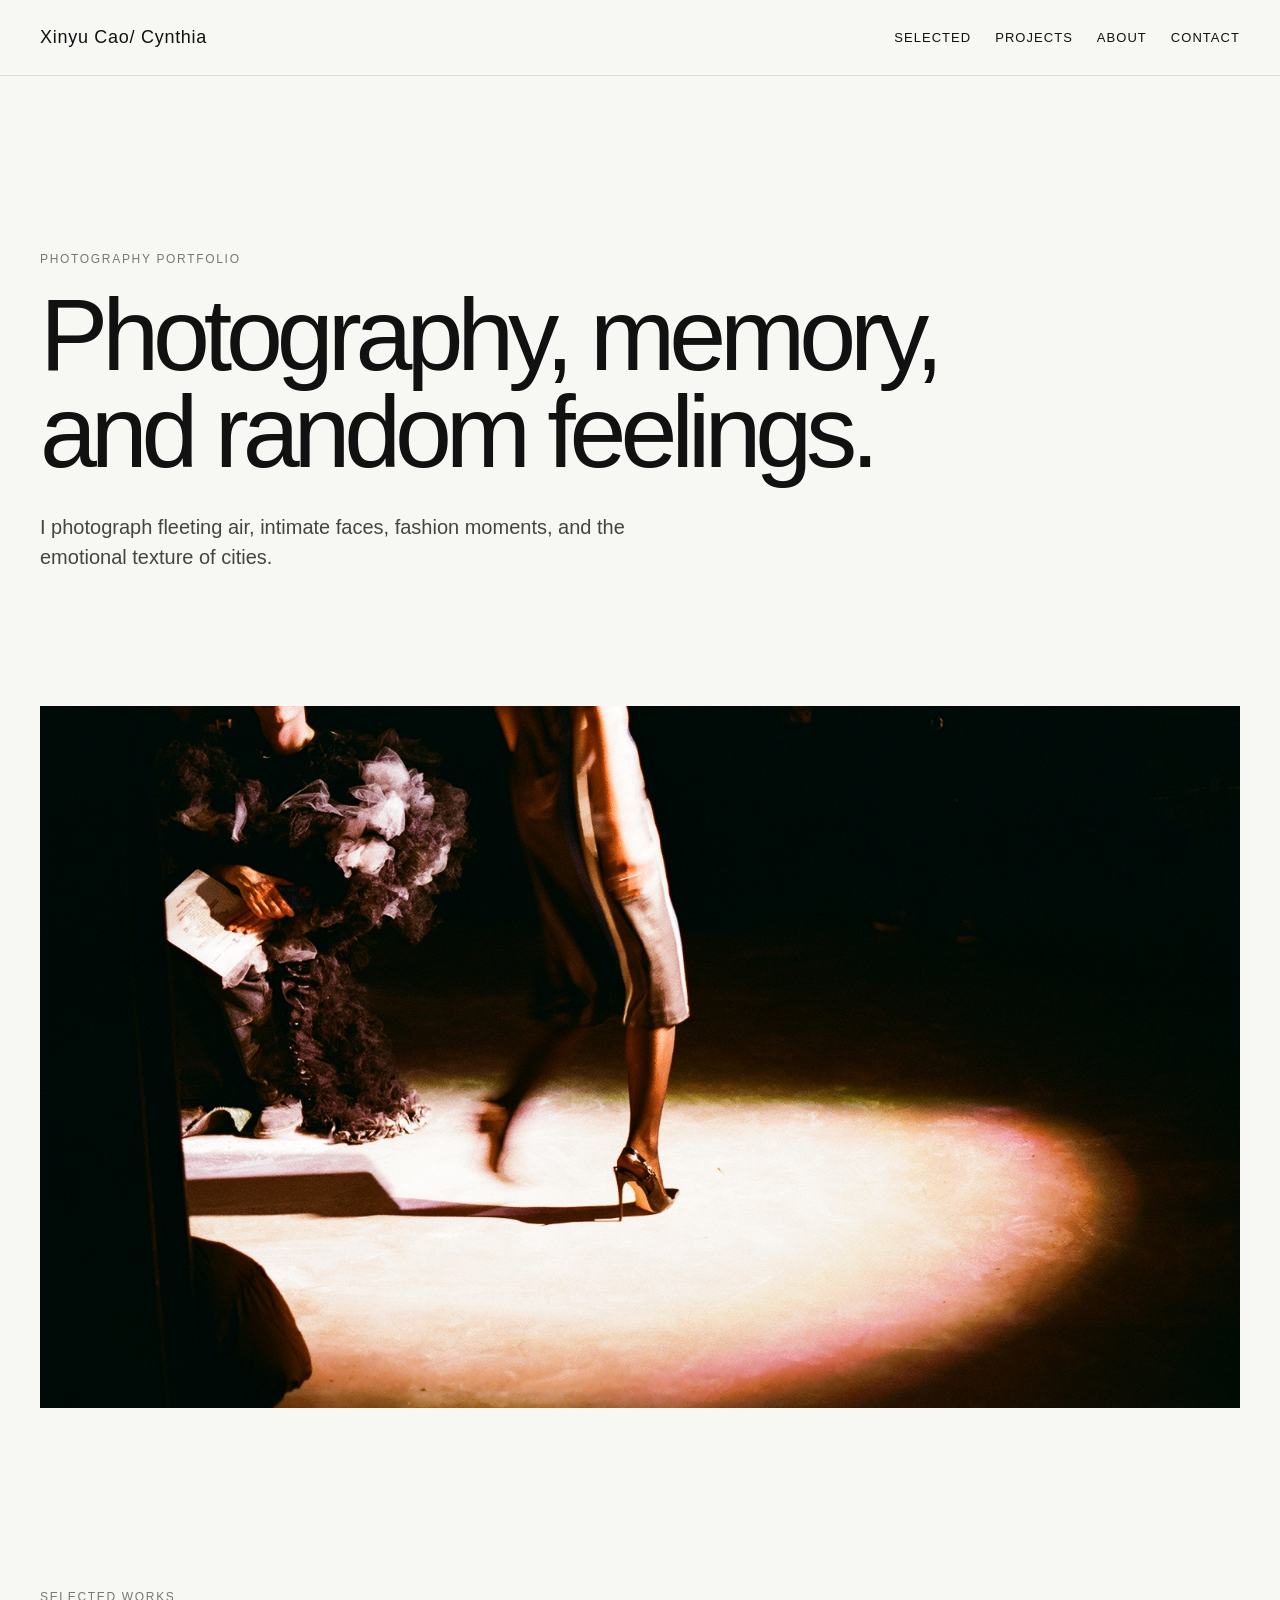
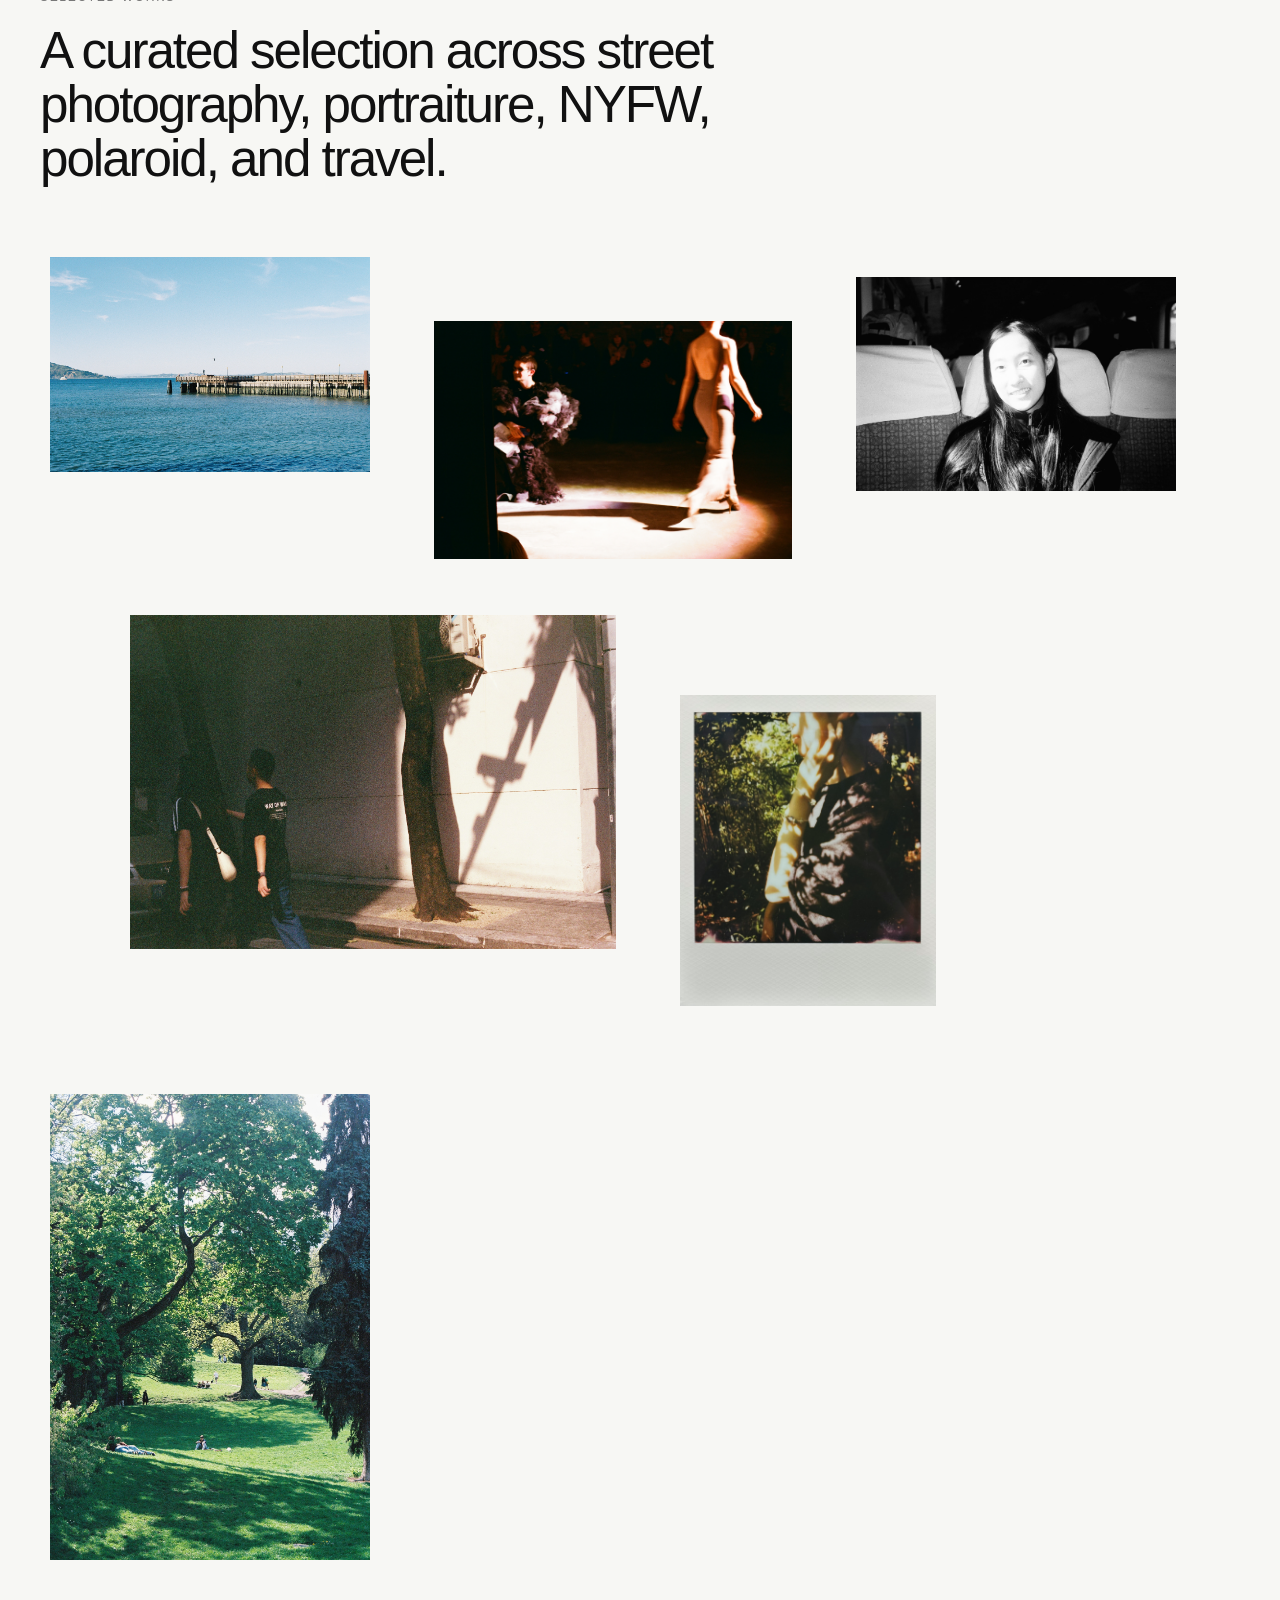
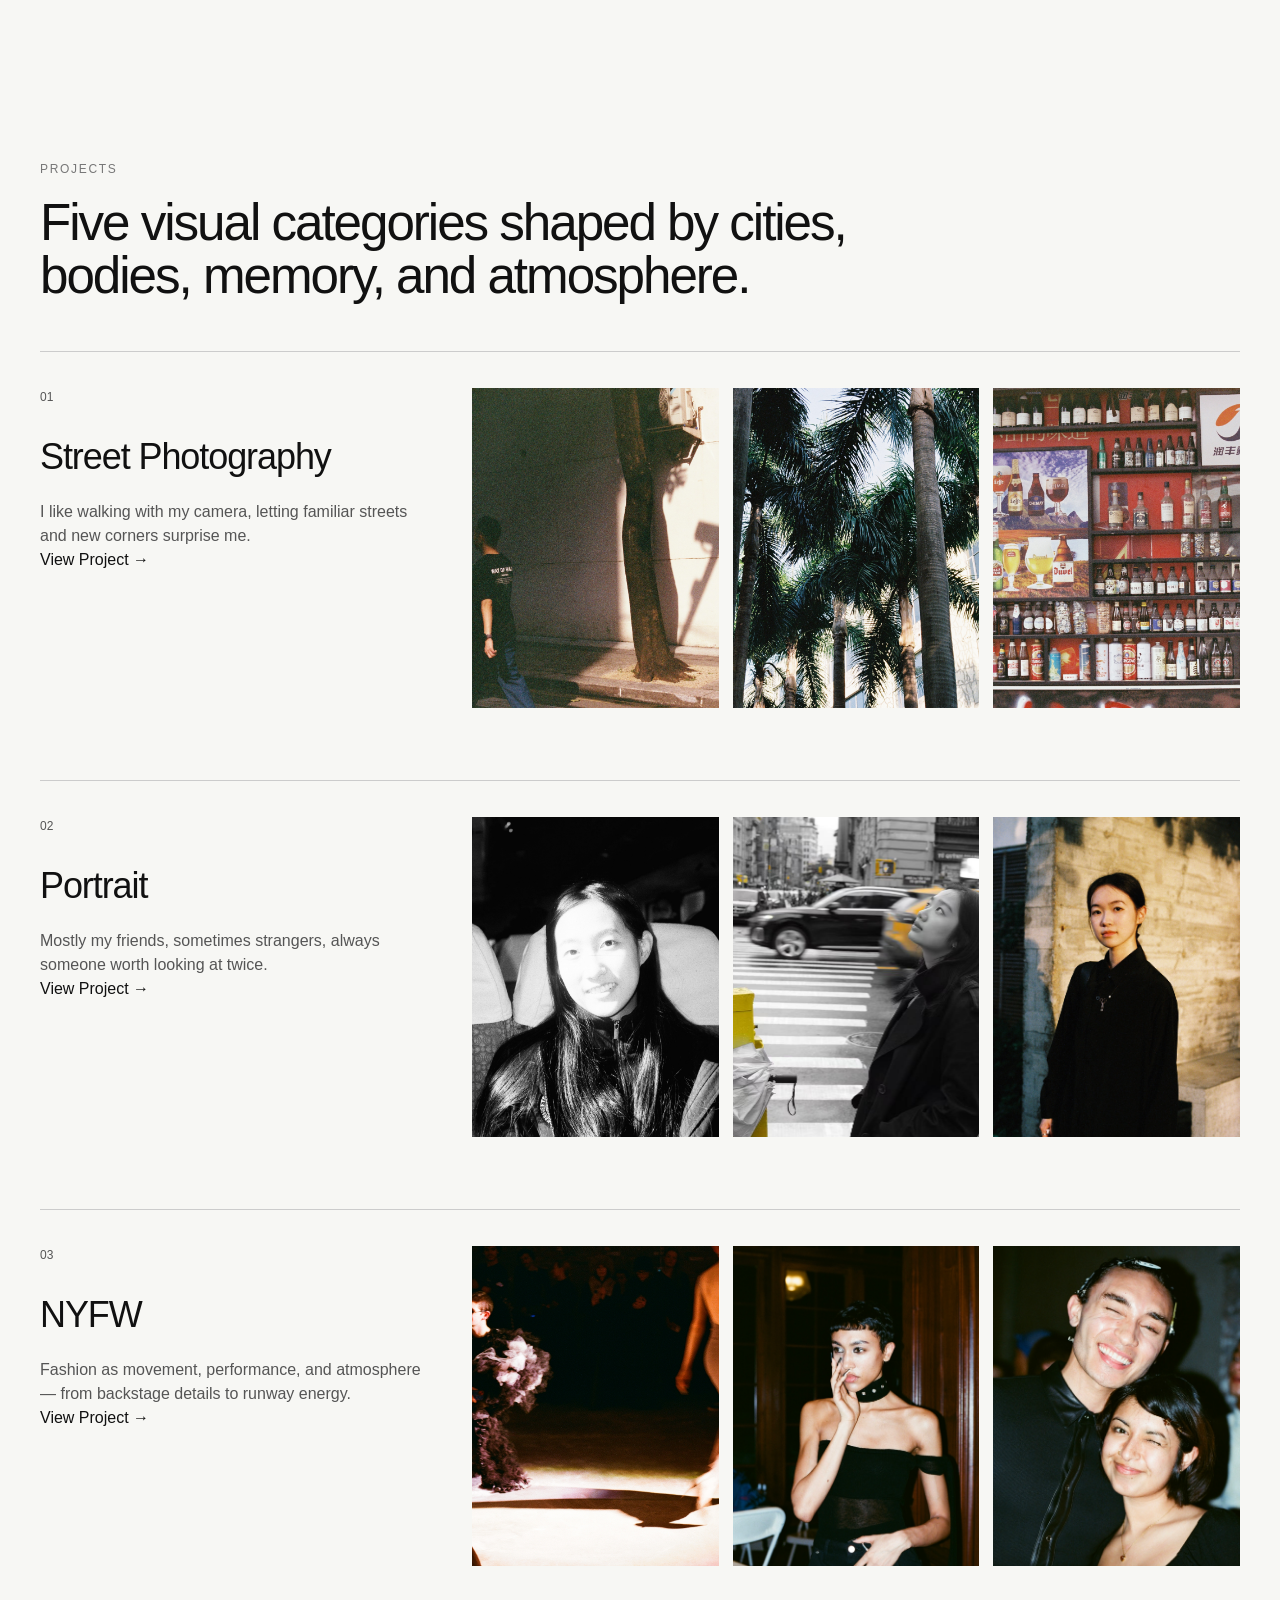
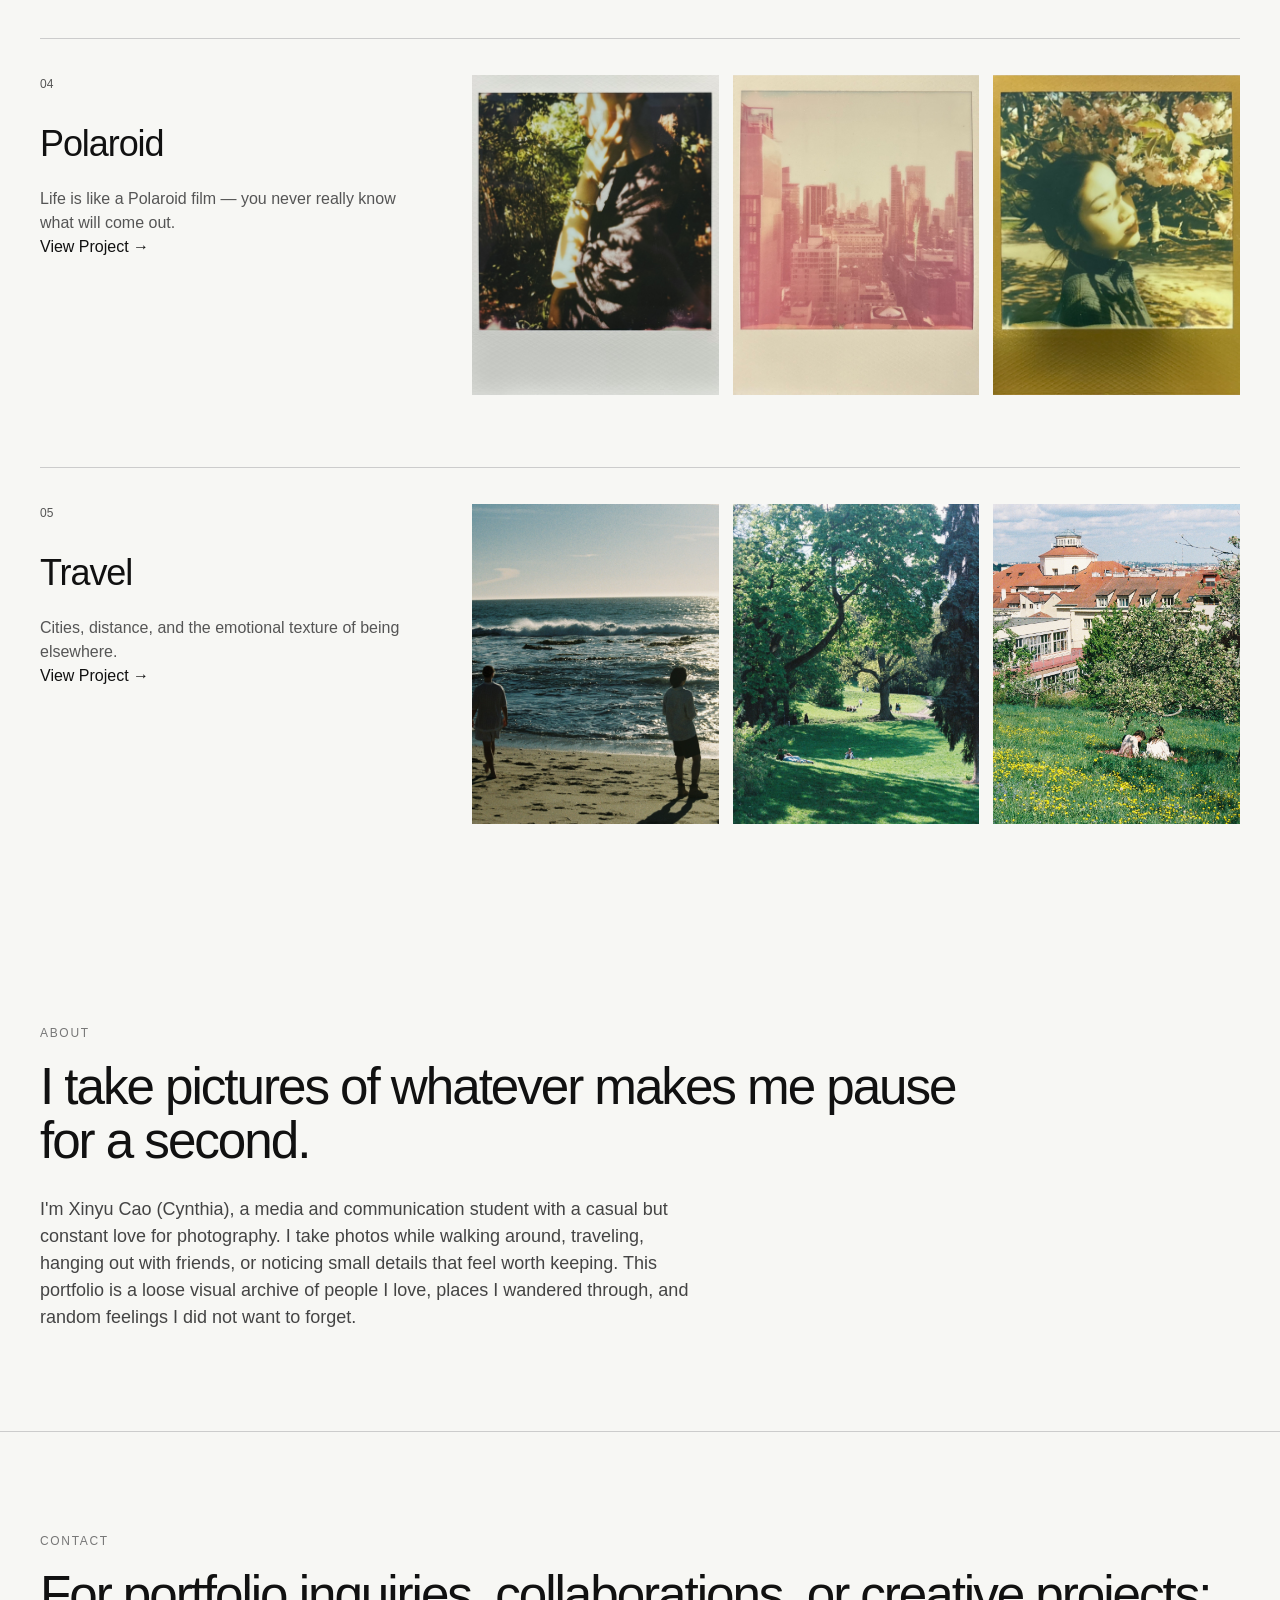
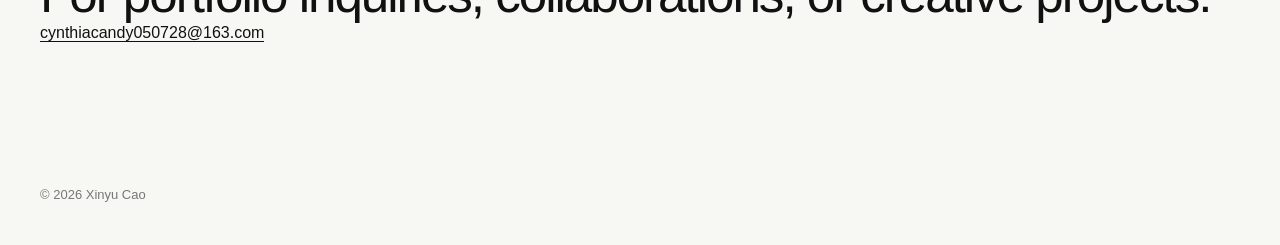
==== commit 6db9d8b2: "view project" ====
--- a/index.html
+++ b/index.html
@@ -13,7 +13,7 @@
         <a href="#" class="logo">Xinyu Cao/ Cynthia</a>
 
         <nav class="nav-links">
-            <a href="#works">Works</a>
+            <a href="#works">Selected</a>
             <a href="#projects">Projects</a>
             <a href="#about">About</a>
             <a href="#contact">Contact</a>
@@ -80,6 +80,7 @@
                             <p>
                                 I like walking with my camera, letting familiar streets and new corners surprise me.
                             </p>
+                            <span class="project-cta">View Project →</span>
                         </div>
 
                         <div class="mini-grid">
@@ -99,6 +100,7 @@
                             <p>
                                 Mostly my friends, sometimes strangers, always someone worth looking at twice.
                             </p>
+                            <span class="project-cta">View Project →</span>
                         </div>
 
                         <div class="mini-grid">
@@ -119,6 +121,7 @@
                                 Fashion as movement, performance, and atmosphere —
                                 from backstage details to runway energy.
                             </p>
+                            <span class="project-cta">View Project →</span>
                         </div>
 
                         <div class="mini-grid">
@@ -138,6 +141,7 @@
                             <p>
                                 Life is like a Polaroid film — you never really know what will come out.
                             </p>
+                            <span class="project-cta">View Project →</span>
                         </div>
 
                         <div class="mini-grid">
@@ -157,6 +161,7 @@
                             <p>
                                 Cities, distance, and the emotional texture of being elsewhere.
                             </p>
+                            <span class="project-cta">View Project →</span>
                         </div>
 
                         <div class="mini-grid">
